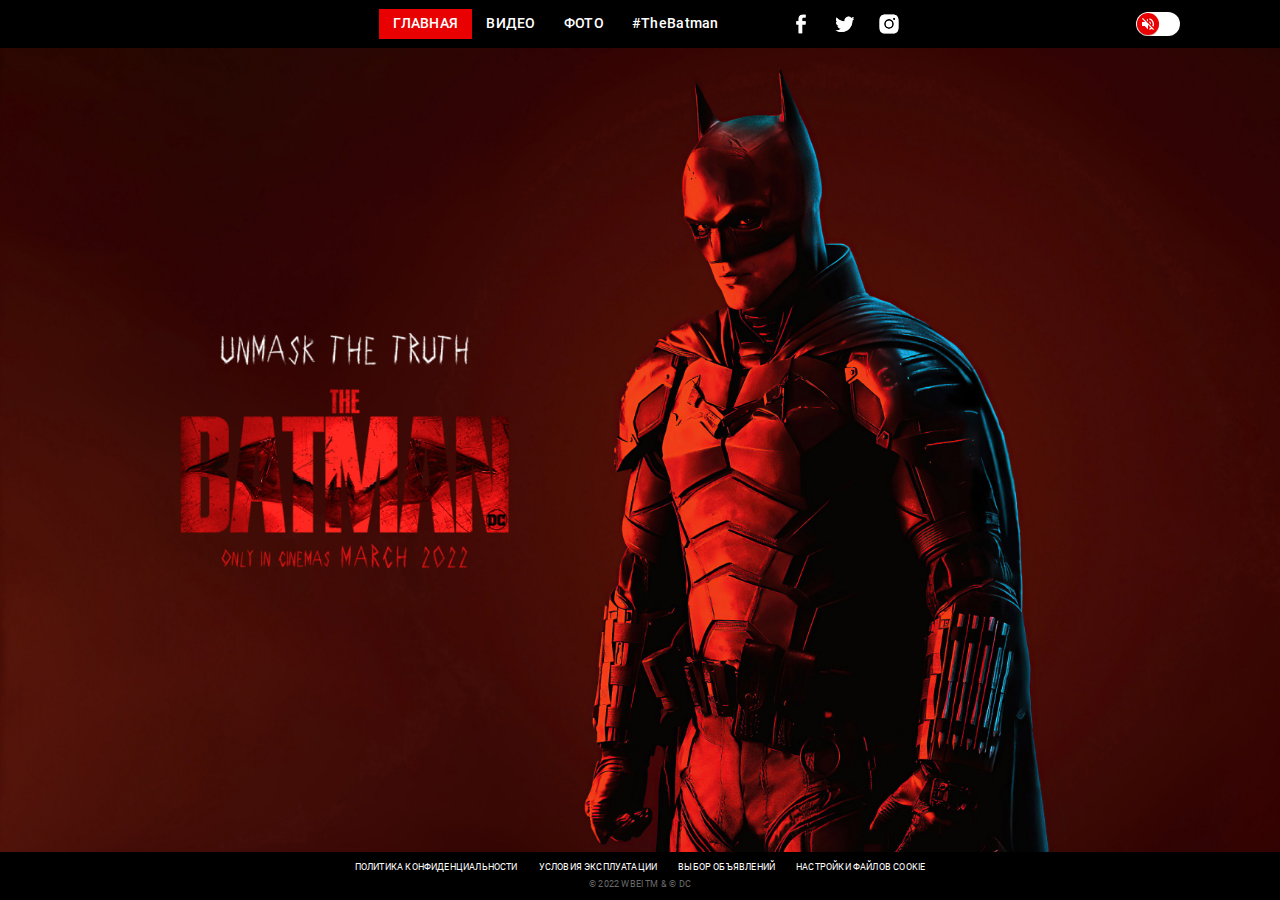
==== index.html @ c2076061 "Add files via upload" ====
<!DOCTYPE html>
<html lang="ru">

<head>
  <meta charset="UTF-8">
  <meta http-equiv="X-UA-Compatible" content="IE=edge">
  <meta name="viewport" content="width=device-width, initial-scale=1.0">
  <!-- Favicons -->
  <link rel="apple-touch-icon" sizes="180x180" href="./assets/favicons/apple-touch-icon.png">
  <link rel="icon" type="image/png" sizes="32x32" href="./assets/favicons/favicon-32x32.png">
  <link rel="icon" type="image/png" sizes="16x16" href="./assets/favicons/favicon-16x16.png">
  <link rel="manifest" href="./assets/favicons/site.webmanifest">
  <link rel="mask-icon" href="./assets/favicons/safari-pinned-tab.svg" color="#5bbad5">
  <link rel="shortcut icon" href="./assets/favicons/favicon.ico">
  <meta name="msapplication-TileColor" content="#da532c">
  <meta name="msapplication-config" content="./assets/favicons/browserconfig.xml">
  <meta name="theme-color" content="#ffffff">
  <!-- --- end of Favicons --- -->
  <link rel="preload" href="./assets/fonts/roboto-v29-latin_cyrillic-regular.woff2" as="font" type="font/woff2"
    crossorigin>
  <link rel="preload" href="./assets/fonts/roboto-v29-latin_cyrillic-500.woff2" as="font" type="font/woff2" crossorigin>
  <link rel="stylesheet" href="./css/style.min.css">
  <title>Batman promo site | Главная</title>
  <script src="./js/main.js" defer></script>
</head>

<body>

<header class="header">
  <button class="burger"></button>

  <nav class="header__navigation navigation">
    <ul class="navigation__list">
  <button class="navigation__close"></button>
  <li class="navigation__item"><a class="navigation__link navigation__link_active">Главная</a></li>
  <li class="navigation__item"><a href="./video.html" class="navigation__link">Видео</a></li>
  <li class="navigation__item"><a href="./photo.html" class="navigation__link">Фото</a></li>
</ul>
    <p class="header__hashtag">#TheBatman</p>

    <ul class="header__social social">
      <li class="social__item">
        <a href="##" class="social__link social__link_fb">
          <svg width="24" height="24" fill="currentColor" xmlns="http://www.w3.org/2000/svg">
            <g clip-path="url(#a)">
              <path
                d="M9.65 21.6v-9.01H7.2V9.348h2.45v-2.77c0-2.178 1.448-4.177 4.784-4.177 1.35 0 2.35.126 2.35.126l-.08 3.029s-1.018-.01-2.13-.01c-1.202 0-1.395.54-1.395 1.434v2.368H16.8l-.157 3.244h-3.464V21.6H9.651Z" />
            </g>
            <defs>
              <clipPath id="a">
                <path transform="translate(7.2 2.4)" d="M0 0h9.6v19.2H0z" />
              </clipPath>
            </defs>
          </svg>
        </a></li>
      <li class="social__item">
        <a href="##" class="social__link social__link_twitter">
          <svg width="24" height="24" fill="currentColor" xmlns="http://www.w3.org/2000/svg">
            <path
              d="M21.301 6.521a7.788 7.788 0 0 1-2.233.612 3.898 3.898 0 0 0 1.71-2.152 7.763 7.763 0 0 1-2.47.944 3.89 3.89 0 0 0-6.626 3.547A11.043 11.043 0 0 1 3.666 5.41 3.89 3.89 0 0 0 4.87 10.6a3.88 3.88 0 0 1-1.761-.487v.05a3.89 3.89 0 0 0 3.12 3.814 3.917 3.917 0 0 1-1.757.066 3.891 3.891 0 0 0 3.633 2.7 7.803 7.803 0 0 1-4.83 1.666c-.31 0-.62-.018-.928-.055a11 11 0 0 0 5.96 1.747c7.154 0 11.065-5.925 11.065-11.064 0-.167-.004-.335-.012-.502a7.906 7.906 0 0 0 1.94-2.012l.001-.003Z" />
          </svg>
        </a></li>
      <li class="social__item">
        <a href="##" class="social__link social__link_instagram">
          <svg width="24" height="24" fill="currentColor" xmlns="http://www.w3.org/2000/svg">
            <path
              d="M12 8.81A3.197 3.197 0 0 0 8.81 12 3.197 3.197 0 0 0 12 15.19 3.197 3.197 0 0 0 15.19 12 3.197 3.197 0 0 0 12 8.81ZM21.568 12c0-1.32.012-2.63-.063-3.949-.074-1.531-.423-2.89-1.543-4.01-1.122-1.123-2.48-1.47-4.011-1.544-1.321-.074-2.63-.062-3.949-.062-1.32 0-2.63-.012-3.948.062-1.532.074-2.891.424-4.011 1.544-1.122 1.122-1.47 2.479-1.544 4.01-.074 1.321-.062 2.63-.062 3.949s-.012 2.63.062 3.949c.075 1.531.424 2.89 1.544 4.01 1.122 1.123 2.48 1.47 4.01 1.544 1.322.074 2.63.062 3.95.062 1.32 0 2.63.012 3.948-.062 1.532-.074 2.89-.424 4.01-1.544 1.123-1.122 1.47-2.479 1.544-4.01.077-1.319.063-2.628.063-3.949ZM12 16.908A4.901 4.901 0 0 1 7.092 12 4.901 4.901 0 0 1 12 7.092 4.901 4.901 0 0 1 16.908 12 4.901 4.901 0 0 1 12 16.908Zm5.11-8.87a1.145 1.145 0 0 1-1.147-1.147c0-.634.512-1.146 1.146-1.146a1.145 1.145 0 0 1 .811 1.957 1.146 1.146 0 0 1-.81.335Z" />
          </svg>
        </a>
      </li>
    </ul>
  </nav>

  <div class="mute">
    <input class="mute__checkbox" type="checkbox" id="mute">
    <label for="mute" class="mute__label">mute</label>
  </div>
</header>

<main class="main main__index">
  <img src="./img/logo.png" width="329" height="235" alt="Логотип к фильму Бэтман" class="logo">
</main>

<footer class="footer">
  <ul class="footer__links">
    <li class="footer__item"><a href="##" class="footer__link">Политика конфиденциальности</a></li>
    <li class="footer__item"><a href="##" class="footer__link">Условия эксплуатации</a></li>
    <li class="footer__item"><a href="##" class="footer__link">Выбор объявлений</a></li>
    <li class="footer__item"><a href="##" class="footer__link">Настройки файлов cookie</a></li>
  </ul>

  <p class="footer__copyright">© 2022 WBEI TM & © DC</p>
</footer>

</body>

</html>
---- css/style.min.css ----
/*! normalize.css v8.0.1 | MIT License | github.com/necolas/normalize.css */

@-webkit-keyframes zoomIn {
  0% {
    -webkit-transform: scale3d(0,0,0);
    transform: scale3d(0,0,0);
  }
}

@keyframes zoomIn {
  0% {
    -webkit-transform: scale3d(0,0,0);
    transform: scale3d(0,0,0);
  }
}

html {
  line-height: 1.15;
  -webkit-text-size-adjust: 100%;
  box-sizing: border-box;
  scroll-behavior: smooth;
}

body {
  margin: 0;
  height: 100vh;
  min-width: 320px;
  font-family: "Roboto v29 Medium";
  font-size: 14px;
  line-height: 117%;
  letter-spacing: .02em;
  color: #fff;
  background-color: #000;
  display: -webkit-box;
  display: -webkit-flex;
  display: -ms-flexbox;
  display: flex;
  -webkit-box-orient: vertical;
  -webkit-box-direction: normal;
  -webkit-flex-direction: column;
  -ms-flex-direction: column;
  flex-direction: column;
  -webkit-box-pack: justify;
  -webkit-justify-content: space-between;
  -ms-flex-pack: justify;
  justify-content: space-between;
}

details,
main {
  display: block;
}

h1 {
  font-size: 2em;
}

hr {
  box-sizing: content-box;
  height: 0;
  overflow: visible;
}

code,
kbd,
pre,
samp {
  font-family: monospace,monospace;
  font-size: 1em;
}

a {
  background-color: transparent;
  color: inherit;
  text-decoration: none;
}

abbr[title] {
  border-bottom: none;
  -webkit-text-decoration: underline dotted;
  text-decoration: underline dotted;
}

b,
strong {
  font-weight: bolder;
}

small {
  font-size: 80%;
}

sub,
sup {
  font-size: 75%;
  line-height: 0;
  position: relative;
  vertical-align: baseline;
}

sub {
  bottom: -.25em;
}

sup {
  top: -.5em;
}

img {
  border-style: none;
  max-width: 100%;
  height: auto;
}

button,
input {
  line-height: 1.15;
  margin: 0;
  overflow: visible;
}

optgroup,
select,
textarea {
  font-family: inherit;
  font-size: 100%;
  line-height: 1.15;
  margin: 0;
}

button,
select {
  text-transform: none;
}

[type=button],
[type=reset],
[type=submit],
button {
  -webkit-appearance: button;
}

[type=button]::-moz-focus-inner,
[type=reset]::-moz-focus-inner,
[type=submit]::-moz-focus-inner,
button::-moz-focus-inner {
  border-style: none;
  padding: 0;
}

[type=button]:-moz-focusring,
[type=reset]:-moz-focusring,
[type=submit]:-moz-focusring,
button:-moz-focusring {
  outline: 1px dotted ButtonText;
}

fieldset {
  padding: .35em .75em .625em;
}

legend {
  color: inherit;
  display: table;
  max-width: 100%;
  white-space: normal;
}

progress {
  vertical-align: baseline;
}

textarea {
  overflow: auto;
}

[type=checkbox],
[type=radio],
legend {
  box-sizing: border-box;
  padding: 0;
}

[type=number]::-webkit-inner-spin-button,
[type=number]::-webkit-outer-spin-button {
  height: auto;
}

[type=search] {
  -webkit-appearance: textfield;
  outline-offset: -2px;
}

[type=search]::-webkit-search-decoration {
  -webkit-appearance: none;
}

::-webkit-file-upload-button {
  -webkit-appearance: button;
  font: inherit;
}

summary {
  display: list-item;
}

[hidden],
template {
  display: none;
}

@font-face {
  font-family: "Roboto v29 Regular";
  src: local("Roboto");
  src: url(../assets/fonts/roboto-v29-latin_cyrillic-regular.woff2) format("woff2"),url(../assets/fonts/roboto-v29-latin_cyrillic-regular.woff) format("woff");
  font-weight: 400;
  font-display: swap;
  font-style: normal;
}

@font-face {
  font-family: "Roboto v29 Medium";
  src: local("Roboto");
  src: url(../assets/fonts/roboto-v29-latin_cyrillic-500.woff2) format("woff2"),url(../assets/fonts/roboto-v29-latin_cyrillic-500.woff) format("woff");
  font-weight: 500;
  font-display: swap;
  font-style: normal;
}

*,
::after,
::before {
  box-sizing: inherit;
}

h1,
h2,
h3,
h4,
h5,
p,
ul {
  margin: 0;
}

.wrapper {
  overflow: hidden;
  display: -webkit-box;
  display: -webkit-flex;
  display: -ms-flexbox;
  display: flex;
  -webkit-box-orient: vertical;
  -webkit-box-direction: normal;
  -webkit-flex-direction: column;
  -ms-flex-direction: column;
  flex-direction: column;
  min-height: 100vh;
}

.container,
[class*=__container] {
  max-width: 1192px;
  margin: 0 auto;
  padding: 0 16px;
}

.hide {
  display: none;
}

ul {
  padding: 0;
  list-style: none;
}

button,
input {
  font: inherit;
  outline: 0;
  border: 0;
}

button {
  padding: 0;
  cursor: pointer;
}

.visually-hidden {
  position: absolute;
  clip: rect(1px 1px 1px 1px);
  clip: rect(1px,1px,1px,1px);
  padding: 0;
  margin: 0;
  border: 0;
  height: 1px;
  overflow: hidden;
  font-size: 1px;
}

.header {
  position: relative;
  padding-top: 9px;
  padding-bottom: 9px;
}

.header__hashtag {
  margin-right: 70px;
}

.burger {
  display: none;
}

.navigation,
.navigation__list {
  display: -webkit-box;
  display: -webkit-flex;
  display: -ms-flexbox;
  display: flex;
}

.navigation {
  -webkit-box-align: center;
  -webkit-align-items: center;
  -ms-flex-align: center;
  align-items: center;
  -webkit-box-pack: center;
  -webkit-justify-content: center;
  -ms-flex-pack: center;
  justify-content: center;
  font-weight: 500;
  font-size: 14px;
  line-height: 1.14;
  letter-spacing: .02em;
}

.navigation__list {
  text-transform: uppercase;
  margin-right: 14px;
}

.navigation__close {
  display: none;
}

.navigation__link {
  padding: 7px 14px;
  display: block;
}

.navigation__link:hover,
.navigation__link_active {
  background-color: #e90000;
}

.social {
  display: -webkit-box;
  display: -webkit-flex;
  display: -ms-flexbox;
  display: flex;
}

.social__item {
  margin-right: 20px;
}

.social__item:last-child {
  margin-right: 0;
}

.social__link {
  display: block;
  width: 24px;
  height: 24px;
}

.social__link_fb {
  background-image: url(../img/facebook.svg);
}

.social__link_twitter {
  background-image: url(../img/twitter.svg);
}

.social__link_instagram {
  background-image: url(../img/instagram.svg);
}

.logo {
  -webkit-animation: zoomIn 1s;
  animation: zoomIn 1s;
}

.mute {
  position: absolute;
  right: 100px;
  top: 50%;
  -webkit-transform: translateY(-50%);
  -ms-transform: translateY(-50%);
  transform: translateY(-50%);
  width: 44px;
  height: 24px;
  overflow: hidden;
  background-color: #fff;
  border-radius: 30px;
}

.mute__checkbox {
  position: relative;
  width: 100%;
  height: 100%;
  padding: 0;
  margin: 0;
  opacity: 0;
  cursor: pointer;
  z-index: 3;
}

.mute__checkbox:checked+.mute__label::before {
  left: -22px;
}

.mute__checkbox:checked+.mute__label::after {
  right: 1px;
}

.mute__label::before {
  left: 1px;
}

.mute__label::after,
.mute__label::before {
  content: "";
  position: absolute;
  top: 1px;
  display: block;
  width: 22px;
  height: 22px;
  background-color: #e90000;
  box-shadow: 0 1px 1px rgba(69,2,2,.3);
  border-radius: 50%;
  -webkit-transition: left .3s ease-in-out,right .3s ease-in-out;
  transition: left .3s ease-in-out,right .3s ease-in-out;
  background-position: center;
  background-repeat: no-repeat;
}

.mute__label::before {
  background-image: url(../img/volume_off.svg);
}

.mute__label::after {
  left: auto;
  right: -22px;
  background-image: url(../img/volume_up.svg);
}

.main {
  -webkit-box-flex: 1;
  -webkit-flex: 1 1 auto;
  -ms-flex: 1 1 auto;
  flex: 1 1 auto;
}

.main__index {
  display: -webkit-box;
  display: -webkit-flex;
  display: -ms-flexbox;
  display: flex;
  -webkit-box-align: center;
  -webkit-align-items: center;
  -ms-flex-align: center;
  align-items: center;
  background-image: url(../img/background.jpg);
  background-position: center top;
  background-size: cover;
  padding-left: 180px;
}

.footer,
.footer__links {
  display: -webkit-box;
  display: -webkit-flex;
  display: -ms-flexbox;
  display: flex;
  -webkit-box-align: center;
  -webkit-align-items: center;
  -ms-flex-align: center;
  align-items: center;
}

.footer {
  -webkit-box-orient: vertical;
  -webkit-box-direction: normal;
  -webkit-flex-direction: column;
  -ms-flex-direction: column;
  flex-direction: column;
  padding: 10px 20px;
  font-family: "Roboto v29 Regular";
  font-size: 9px;
  line-height: 1.22;
  letter-spacing: .02em;
  text-transform: uppercase;
  color: #fff;
}

.footer__links {
  gap: 21px;
  margin-bottom: 6px;
}

.footer__copyright {
  color: #6a6a6a;
}

@media (max-width:1024px) {
  .mute {
    right: 20px;
  }

  .main__index {
    padding-left: 60px;
  }
}

@media (max-width:768px) {
  .header__hashtag {
    margin-right: 0;
    margin-bottom: 40px;
  }

  .header {
    display: -webkit-box;
    display: -webkit-flex;
    display: -ms-flexbox;
    display: flex;
    -webkit-box-align: center;
    -webkit-align-items: center;
    -ms-flex-align: center;
    align-items: center;
    padding-left: 20px;
    padding-right: 20px;
  }

  .burger {
    display: block;
    width: 20px;
    height: 12px;
    background-color: transparent;
    background-image: url(../img/burger-button.svg);
  }

  .navigation__list {
    -webkit-box-orient: vertical;
    -webkit-box-direction: normal;
    -webkit-flex-direction: column;
    -ms-flex-direction: column;
    flex-direction: column;
    margin-right: 0;
    gap: 6px;
    margin-bottom: 6px;
  }

  .navigation__close {
    position: absolute;
    display: block;
    top: 20px;
    left: 20px;
    background-color: transparent;
    background-image: url(../img/close-button.svg);
    width: 16px;
    height: 16px;
  }

  .navigation__link_active {
    -webkit-transform: translateX(0);
    -ms-transform: translateX(0);
    transform: translateX(0);
  }

  .navigation__link {
    padding-top: 12px;
    padding-bottom: 12px;
  }

  .navigation {
    position: fixed;
    top: 0;
    left: 0;
    bottom: 0;
    width: 240px;
    -webkit-transform: translateX(-240px);
    -ms-transform: translateX(-240px);
    transform: translateX(-240px);
    background-color: #260707;
    -webkit-box-orient: vertical;
    -webkit-box-direction: normal;
    -webkit-flex-direction: column;
    -ms-flex-direction: column;
    flex-direction: column;
    -webkit-box-pack: start;
    -webkit-justify-content: flex-start;
    -ms-flex-pack: start;
    justify-content: flex-start;
    padding-top: 90px;
    text-align: center;
    -webkit-box-align: stretch;
    -webkit-align-items: stretch;
    -ms-flex-align: stretch;
    align-items: stretch;
    -webkit-transition: -webkit-transform .3s ease-in-out;
    transition: transform .3s ease-in-out;
    transition: transform .3s ease-in-out,-webkit-transform .3s ease-in-out;
  }

  .social {
    -webkit-box-pack: center;
    -webkit-justify-content: center;
    -ms-flex-pack: center;
    justify-content: center;
  }

  .logo {
    width: 230px;
  }

  .main__index {
    padding-left: 30px;
  }

  .footer {
    text-align: center;
  }
}

@media (max-width:580px) {
  .logo {
    width: 125px;
  }

  .main__index {
    -webkit-box-align: end;
    -webkit-align-items: flex-end;
    -ms-flex-align: end;
    align-items: flex-end;
    -webkit-box-pack: center;
    -webkit-justify-content: center;
    -ms-flex-pack: center;
    justify-content: center;
    padding-left: 0;
    padding-bottom: 64px;
    background-image: -webkit-linear-gradient(89.89deg,rgba(0,0,0,.76) 32.14%,rgba(255,0,0,0) 72.56%),url(../img/background-mobile.jpg);
    background-image: linear-gradient(.11deg,rgba(0,0,0,.76) 32.14%,rgba(255,0,0,0) 72.56%),url(../img/background-mobile.jpg);
  }

  .footer {
    font-size: 6px;
    line-height: 1.17;
  }
}
/*# sourceMappingURL=[data-uri] */
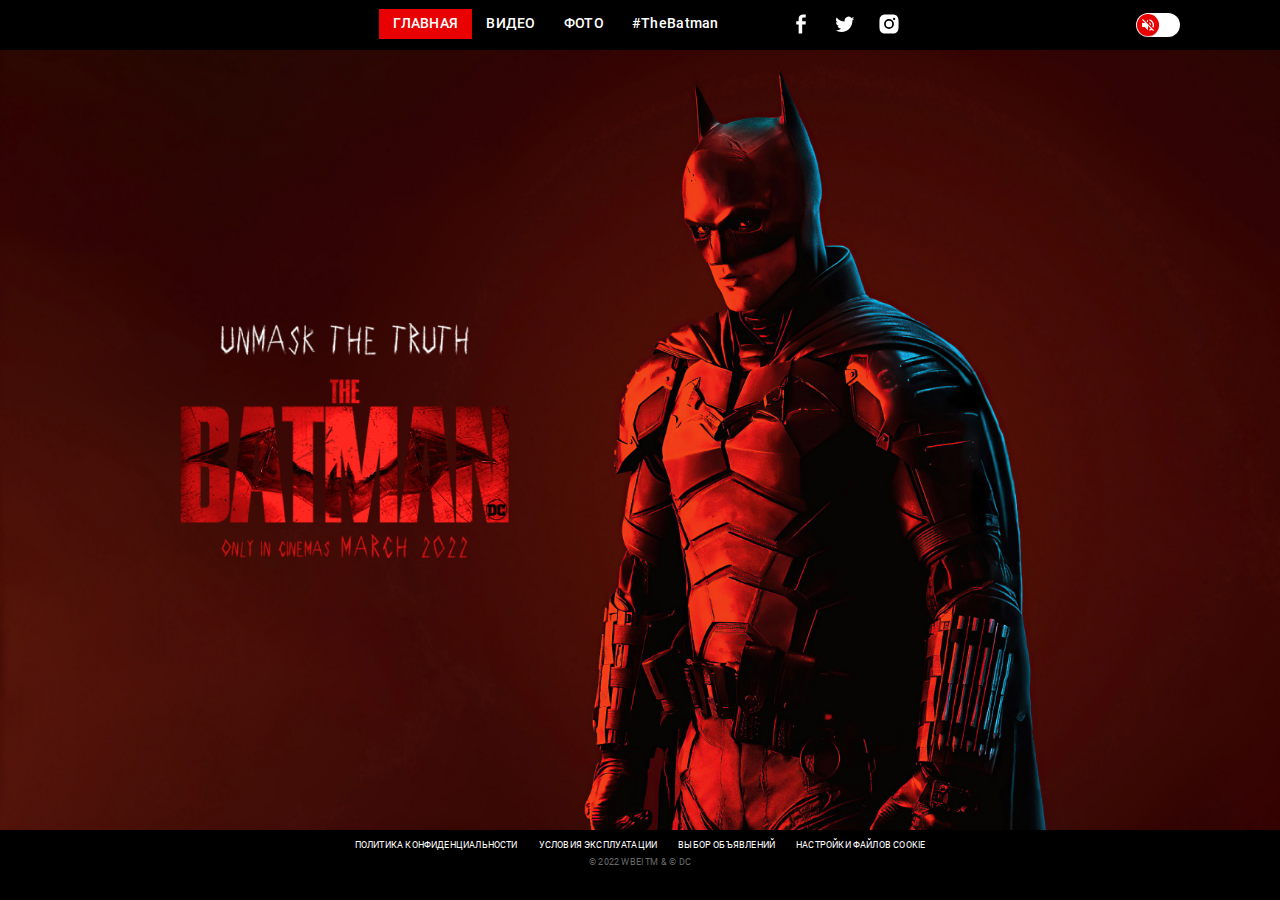
==== commit 6ffa2c7e: "Add files via upload" ====
--- a/index.html
+++ b/index.html
@@ -19,8 +19,10 @@
   <link rel="preload" href="./assets/fonts/roboto-v29-latin_cyrillic-regular.woff2" as="font" type="font/woff2"
     crossorigin>
   <link rel="preload" href="./assets/fonts/roboto-v29-latin_cyrillic-500.woff2" as="font" type="font/woff2" crossorigin>
-  <link rel="stylesheet" href="./css/style.min.css">
+  
+  <link rel="stylesheet" href="./css/style.css">
   <title>Batman promo site | Главная</title>
+  
   <script src="./js/main.js" defer></script>
 </head>
 
@@ -42,15 +44,8 @@
       <li class="social__item">
         <a href="##" class="social__link social__link_fb">
           <svg width="24" height="24" fill="currentColor" xmlns="http://www.w3.org/2000/svg">
-            <g clip-path="url(#a)">
-              <path
-                d="M9.65 21.6v-9.01H7.2V9.348h2.45v-2.77c0-2.178 1.448-4.177 4.784-4.177 1.35 0 2.35.126 2.35.126l-.08 3.029s-1.018-.01-2.13-.01c-1.202 0-1.395.54-1.395 1.434v2.368H16.8l-.157 3.244h-3.464V21.6H9.651Z" />
-            </g>
-            <defs>
-              <clipPath id="a">
-                <path transform="translate(7.2 2.4)" d="M0 0h9.6v19.2H0z" />
-              </clipPath>
-            </defs>
+            <path
+              d="M9.65 21.6v-9.01H7.2V9.348h2.45v-2.77c0-2.178 1.448-4.177 4.784-4.177 1.35 0 2.35.126 2.35.126l-.08 3.029s-1.018-.01-2.13-.01c-1.202 0-1.395.54-1.395 1.434v2.368H16.8l-.157 3.244h-3.464V21.6H9.651Z" />
           </svg>
         </a></li>
       <li class="social__item">
--- a/css/style.css
+++ b/css/style.css
@@ -0,0 +1,723 @@
+/*! normalize.css v8.0.1 | MIT License | github.com/necolas/normalize.css */
+
+@-webkit-keyframes zoomIn {
+  0% {
+    -webkit-transform: scale3d(0,0,0);
+    transform: scale3d(0,0,0);
+  }
+}
+
+@keyframes zoomIn {
+  0% {
+    -webkit-transform: scale3d(0,0,0);
+    transform: scale3d(0,0,0);
+  }
+}
+
+html {
+  line-height: 1.15;
+  -webkit-text-size-adjust: 100%;
+  box-sizing: border-box;
+  scroll-behavior: smooth;
+}
+
+body {
+  margin: 0;
+  height: 100vh;
+  min-width: 320px;
+  font-family: "Roboto v29 Medium";
+  font-size: 14px;
+  line-height: 117%;
+  letter-spacing: .02em;
+  color: #fff;
+  background-color: #000;
+  display: -webkit-box;
+  display: -webkit-flex;
+  display: -ms-flexbox;
+  display: flex;
+  -webkit-box-orient: vertical;
+  -webkit-box-direction: normal;
+  -webkit-flex-direction: column;
+  -ms-flex-direction: column;
+  flex-direction: column;
+  -webkit-box-pack: justify;
+  -webkit-justify-content: space-between;
+  -ms-flex-pack: justify;
+  justify-content: space-between;
+}
+
+details,
+main {
+  display: block;
+}
+
+h1 {
+  font-size: 2em;
+}
+
+hr {
+  box-sizing: content-box;
+  height: 0;
+  overflow: visible;
+}
+
+code,
+kbd,
+pre,
+samp {
+  font-family: monospace,monospace;
+  font-size: 1em;
+}
+
+a {
+  background-color: transparent;
+  color: inherit;
+  text-decoration: none;
+}
+
+abbr[title] {
+  border-bottom: none;
+  -webkit-text-decoration: underline dotted;
+  text-decoration: underline dotted;
+}
+
+b,
+strong {
+  font-weight: bolder;
+}
+
+small {
+  font-size: 80%;
+}
+
+sub,
+sup {
+  font-size: 75%;
+  line-height: 0;
+  position: relative;
+  vertical-align: baseline;
+}
+
+sub {
+  bottom: -.25em;
+}
+
+sup {
+  top: -.5em;
+}
+
+img {
+  border-style: none;
+  max-width: 100%;
+  height: auto;
+}
+
+button,
+input {
+  line-height: 1.15;
+  margin: 0;
+  overflow: visible;
+}
+
+optgroup,
+select,
+textarea {
+  font-family: inherit;
+  font-size: 100%;
+  line-height: 1.15;
+  margin: 0;
+}
+
+button,
+select {
+  text-transform: none;
+}
+
+[type=button],
+[type=reset],
+[type=submit],
+button {
+  -webkit-appearance: button;
+}
+
+[type=button]::-moz-focus-inner,
+[type=reset]::-moz-focus-inner,
+[type=submit]::-moz-focus-inner,
+button::-moz-focus-inner {
+  border-style: none;
+  padding: 0;
+}
+
+[type=button]:-moz-focusring,
+[type=reset]:-moz-focusring,
+[type=submit]:-moz-focusring,
+button:-moz-focusring {
+  outline: 1px dotted ButtonText;
+}
+
+fieldset {
+  padding: .35em .75em .625em;
+}
+
+legend {
+  color: inherit;
+  display: table;
+  max-width: 100%;
+  white-space: normal;
+}
+
+progress {
+  vertical-align: baseline;
+}
+
+textarea {
+  overflow: auto;
+}
+
+[type=checkbox],
+[type=radio],
+legend {
+  box-sizing: border-box;
+  padding: 0;
+}
+
+[type=number]::-webkit-inner-spin-button,
+[type=number]::-webkit-outer-spin-button {
+  height: auto;
+}
+
+[type=search] {
+  -webkit-appearance: textfield;
+  outline-offset: -2px;
+}
+
+[type=search]::-webkit-search-decoration {
+  -webkit-appearance: none;
+}
+
+::-webkit-file-upload-button {
+  -webkit-appearance: button;
+  font: inherit;
+}
+
+summary {
+  display: list-item;
+}
+
+[hidden],
+template {
+  display: none;
+}
+
+@font-face {
+  font-family: "Roboto v29 Regular";
+  src: local("Roboto");
+  src: url(../assets/fonts/roboto-v29-latin_cyrillic-regular.woff2) format("woff2"),url(../assets/fonts/roboto-v29-latin_cyrillic-regular.woff) format("woff");
+  font-weight: 400;
+  font-display: swap;
+  font-style: normal;
+}
+
+@font-face {
+  font-family: "Roboto v29 Medium";
+  src: local("Roboto");
+  src: url(../assets/fonts/roboto-v29-latin_cyrillic-500.woff2) format("woff2"),url(../assets/fonts/roboto-v29-latin_cyrillic-500.woff) format("woff");
+  font-weight: 500;
+  font-display: swap;
+  font-style: normal;
+}
+
+*,
+::after,
+::before {
+  box-sizing: inherit;
+}
+
+h1,
+h2,
+h3,
+h4,
+h5,
+p,
+ul {
+  margin: 0;
+}
+
+ul {
+  padding: 0;
+  list-style: none;
+}
+
+button,
+input {
+  font: inherit;
+  outline: 0;
+  border: 0;
+}
+
+button {
+  padding: 0;
+  cursor: pointer;
+}
+
+.header {
+  position: relative;
+  padding-top: 9px;
+  padding-bottom: 9px;
+  height: 50px;
+}
+
+.header__hashtag {
+  margin-right: 70px;
+}
+
+.burger {
+  display: none;
+}
+
+.navigation,
+.navigation__list {
+  display: -webkit-box;
+  display: -webkit-flex;
+  display: -ms-flexbox;
+  display: flex;
+}
+
+.navigation {
+  -webkit-box-align: center;
+  -webkit-align-items: center;
+  -ms-flex-align: center;
+  align-items: center;
+  -webkit-box-pack: center;
+  -webkit-justify-content: center;
+  -ms-flex-pack: center;
+  justify-content: center;
+  font-weight: 500;
+  font-size: 14px;
+  line-height: 1.14;
+  letter-spacing: .02em;
+}
+
+.navigation__list {
+  text-transform: uppercase;
+  margin-right: 14px;
+}
+
+.navigation__close {
+  display: none;
+}
+
+.navigation__link {
+  padding: 7px 14px;
+  display: block;
+}
+
+.navigation__link:hover,
+.navigation__link_active {
+  background-color: #e90000;
+}
+
+.navigation__link:focus {
+  background-color: #e90000;
+  outline: 0;
+}
+
+.social {
+  display: -webkit-box;
+  display: -webkit-flex;
+  display: -ms-flexbox;
+  display: flex;
+}
+
+.social__item {
+  margin-right: 20px;
+}
+
+.social__item:last-child {
+  margin-right: 0;
+}
+
+.social__link {
+  display: block;
+  width: 24px;
+  height: 24px;
+  -webkit-transition: color .3s ease-in-out;
+  transition: color .3s ease-in-out;
+  color: #fff;
+}
+
+.social__link_fb:hover {
+  color: #166fe5;
+}
+
+.social__link_fb:focus {
+  color: #166fe5;
+  outline: 0;
+}
+
+.social__link_twitter:hover {
+  color: #3516e5;
+}
+
+.social__link_twitter:focus {
+  color: #3516e5;
+  outline: 0;
+}
+
+.social__link_instagram:hover {
+  color: #db0ad1;
+}
+
+.social__link_instagram:focus {
+  color: #db0ad1;
+  outline: 0;
+}
+
+.logo {
+  -webkit-animation: zoomIn 1s;
+  animation: zoomIn 1s;
+}
+
+.mute {
+  position: absolute;
+  right: 100px;
+  top: 50%;
+  -webkit-transform: translateY(-50%);
+  -ms-transform: translateY(-50%);
+  transform: translateY(-50%);
+  width: 44px;
+  height: 24px;
+  overflow: hidden;
+  background-color: #fff;
+  border-radius: 30px;
+}
+
+.mute__checkbox {
+  position: relative;
+  width: 100%;
+  height: 100%;
+  padding: 0;
+  margin: 0;
+  opacity: 0;
+  cursor: pointer;
+  z-index: 3;
+}
+
+.mute__checkbox:checked+.mute__label::before {
+  left: -22px;
+}
+
+.mute__checkbox:checked+.mute__label::after {
+  right: 1px;
+}
+
+.mute__label::before {
+  left: 1px;
+}
+
+.mute__label::after,
+.mute__label::before {
+  content: "";
+  position: absolute;
+  top: 1px;
+  display: block;
+  width: 22px;
+  height: 22px;
+  background-color: #e90000;
+  box-shadow: 0 1px 1px rgba(69,2,2,.3);
+  border-radius: 50%;
+  -webkit-transition: left .3s ease-in-out,right .3s ease-in-out;
+  transition: left .3s ease-in-out,right .3s ease-in-out;
+  background-position: center;
+  background-repeat: no-repeat;
+}
+
+.mute__label::before {
+  background-image: url(../img/volume_off.svg);
+}
+
+.mute__label::after {
+  left: auto;
+  right: -22px;
+  background-image: url(../img/volume_up.svg);
+}
+
+.main {
+  -webkit-box-flex: 1;
+  -webkit-flex: 1 1 auto;
+  -ms-flex: 1 1 auto;
+  flex: 1 1 auto;
+  position: relative;
+}
+
+.main__index {
+  display: -webkit-box;
+  display: -webkit-flex;
+  display: -ms-flexbox;
+  display: flex;
+  -webkit-box-align: center;
+  -webkit-align-items: center;
+  -ms-flex-align: center;
+  align-items: center;
+  background-image: url(../img/background.jpg);
+  background-position: center top;
+  background-size: cover;
+  padding-left: 180px;
+}
+
+.footer,
+.footer__links {
+  display: -webkit-box;
+  display: -webkit-flex;
+  display: -ms-flexbox;
+  display: flex;
+  -webkit-box-align: center;
+  -webkit-align-items: center;
+  -ms-flex-align: center;
+  align-items: center;
+}
+
+.footer {
+  position: relative;
+  z-index: 500;
+  height: 70px;
+  -webkit-box-orient: vertical;
+  -webkit-box-direction: normal;
+  -webkit-flex-direction: column;
+  -ms-flex-direction: column;
+  flex-direction: column;
+  padding: 10px 20px;
+  font-family: "Roboto v29 Regular";
+  font-size: 9px;
+  line-height: 1.22;
+  letter-spacing: .02em;
+  text-transform: uppercase;
+  color: #fff;
+}
+
+.footer__links {
+  gap: 21px;
+  margin-bottom: 6px;
+}
+
+.footer__copyright {
+  color: #6a6a6a;
+}
+
+.main_slider {
+  height: calc(100% - 70px - 50px);
+}
+
+.slider-main {
+  height: 100%;
+}
+
+.slider-main__item {
+  display: -webkit-box;
+  display: -webkit-flex;
+  display: -ms-flexbox;
+  display: flex;
+  -webkit-box-align: center;
+  -webkit-align-items: center;
+  -ms-flex-align: center;
+  align-items: center;
+  -webkit-box-pack: center;
+  -webkit-justify-content: center;
+  -ms-flex-pack: center;
+  justify-content: center;
+}
+
+.slider-main__video {
+  width: 100%;
+  height: 100%;
+  -o-object-fit: cover;
+  object-fit: cover;
+}
+
+.pagination {
+  z-index: 400;
+  position: absolute;
+  bottom: 0;
+  left: 0;
+  right: 0;
+  background-color: #000;
+  min-height: 144px;
+  padding: 12px 20px 15px;
+}
+
+.pagination__arrow {
+  display: block;
+  margin: 0 auto 20px;
+  width: 0;
+  height: 0;
+  border-left: 7px solid transparent;
+  border-right: 7px solid transparent;
+  border-bottom: 6px solid transparent;
+  border-top: 6px solid #fff;
+  background-color: transparent;
+  -webkit-transition: border-color .3s ease-in-out;
+  transition: border-color .3s ease-in-out;
+}
+
+.pagination__arrow:hover {
+  border-top-color: #e90000;
+}
+
+.slider-thumbs {
+  max-width: 820px;
+}
+
+@media (max-width:1024px) {
+  .mute {
+    right: 20px;
+  }
+
+  .main__index {
+    padding-left: 60px;
+  }
+}
+
+@media (max-width:768px) {
+  .header__hashtag {
+    margin-right: 0;
+    margin-bottom: 40px;
+  }
+
+  .header {
+    display: -webkit-box;
+    display: -webkit-flex;
+    display: -ms-flexbox;
+    display: flex;
+    -webkit-box-align: center;
+    -webkit-align-items: center;
+    -ms-flex-align: center;
+    align-items: center;
+    padding: 13px 20px;
+  }
+
+  .burger {
+    display: block;
+    width: 20px;
+    height: 12px;
+    background-color: transparent;
+    background-image: url(../img/burger-button.svg);
+  }
+
+  .navigation__list {
+    -webkit-box-orient: vertical;
+    -webkit-box-direction: normal;
+    -webkit-flex-direction: column;
+    -ms-flex-direction: column;
+    flex-direction: column;
+    margin-right: 0;
+    gap: 6px;
+    margin-bottom: 6px;
+  }
+
+  .navigation__close {
+    position: absolute;
+    display: block;
+    top: 20px;
+    left: 20px;
+    background-color: transparent;
+    background-image: url(../img/close-button.svg);
+    width: 16px;
+    height: 16px;
+  }
+
+  .navigation__link_active {
+    -webkit-transform: translateX(0);
+    -ms-transform: translateX(0);
+    transform: translateX(0);
+  }
+
+  .navigation__link {
+    padding-top: 12px;
+    padding-bottom: 12px;
+  }
+
+  .navigation {
+    position: fixed;
+    top: 0;
+    left: 0;
+    bottom: 0;
+    width: 240px;
+    -webkit-transform: translateX(-240px);
+    -ms-transform: translateX(-240px);
+    transform: translateX(-240px);
+    background-color: #260707;
+    -webkit-box-orient: vertical;
+    -webkit-box-direction: normal;
+    -webkit-flex-direction: column;
+    -ms-flex-direction: column;
+    flex-direction: column;
+    -webkit-box-pack: start;
+    -webkit-justify-content: flex-start;
+    -ms-flex-pack: start;
+    justify-content: flex-start;
+    padding-top: 90px;
+    text-align: center;
+    -webkit-box-align: stretch;
+    -webkit-align-items: stretch;
+    -ms-flex-align: stretch;
+    align-items: stretch;
+    -webkit-transition: -webkit-transform .3s ease-in-out;
+    transition: transform .3s ease-in-out;
+    transition: transform .3s ease-in-out,-webkit-transform .3s ease-in-out;
+  }
+
+  .social {
+    -webkit-box-pack: center;
+    -webkit-justify-content: center;
+    -ms-flex-pack: center;
+    justify-content: center;
+  }
+
+  .logo {
+    width: 230px;
+  }
+
+  .main__index {
+    padding-left: 30px;
+  }
+
+  .footer {
+    text-align: center;
+  }
+}
+
+@media (max-width:580px) {
+  .logo {
+    width: 125px;
+  }
+
+  .main__index {
+    -webkit-box-align: end;
+    -webkit-align-items: flex-end;
+    -ms-flex-align: end;
+    align-items: flex-end;
+    -webkit-box-pack: center;
+    -webkit-justify-content: center;
+    -ms-flex-pack: center;
+    justify-content: center;
+    padding-left: 0;
+    padding-bottom: 64px;
+    background-image: -webkit-linear-gradient(89.89deg,rgba(0,0,0,.76) 32.14%,rgba(255,0,0,0) 72.56%),url(../img/background-mobile.jpg);
+    background-image: linear-gradient(.11deg,rgba(0,0,0,.76) 32.14%,rgba(255,0,0,0) 72.56%),url(../img/background-mobile.jpg);
+  }
+
+  .footer {
+    height: 50px;
+    font-size: 6px;
+    line-height: 1.17;
+  }
+
+  .pagination__arrow {
+    margin-bottom: 6px;
+  }
+
+  .pagination {
+    min-height: 80px;
+  }
+}
+/*# sourceMappingURL=[data-uri] */
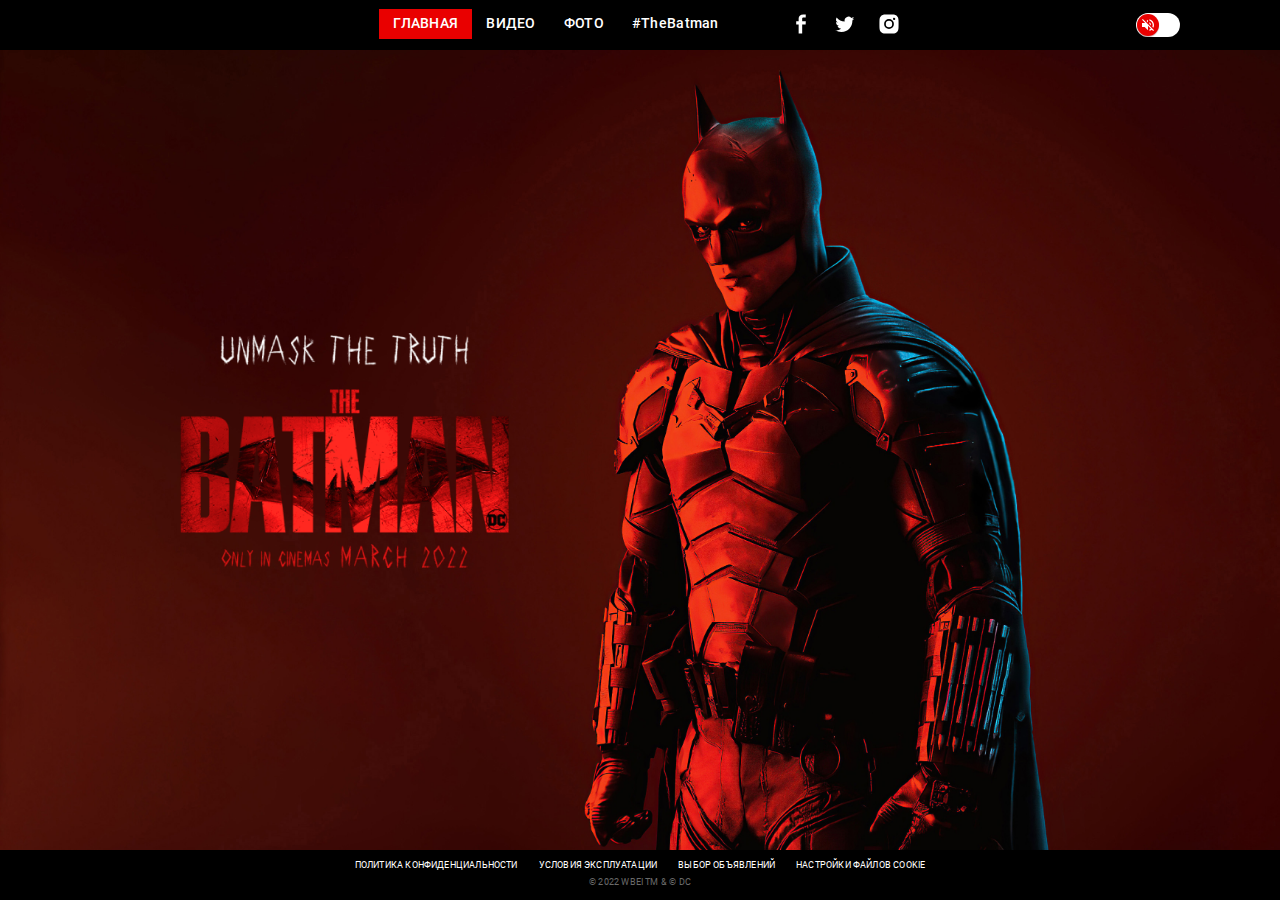
==== commit 18712f64: "Add files via upload" ====
--- a/index.html
+++ b/index.html
@@ -68,7 +68,7 @@
 
   <div class="mute">
     <input class="mute__checkbox" type="checkbox" id="mute">
-    <label for="mute" class="mute__label">mute</label>
+    <label for="mute" class="mute__label"></label>
   </div>
 </header>
 
--- a/css/style.css
+++ b/css/style.css
@@ -296,6 +296,7 @@
   font-size: 14px;
   line-height: 1.14;
   letter-spacing: .02em;
+  z-index: 555;
 }
 
 .navigation__list {
@@ -480,7 +481,7 @@
 .footer {
   position: relative;
   z-index: 500;
-  height: 70px;
+  height: 50px;
   -webkit-box-orient: vertical;
   -webkit-box-direction: normal;
   -webkit-flex-direction: column;
@@ -505,7 +506,9 @@
 }
 
 .main_slider {
-  height: calc(100% - 70px - 50px);
+  height: calc(100% - 50px - 50px);
+  overflow: hidden;
+  padding-bottom: 10px;
 }
 
 .slider-main {
@@ -534,6 +537,11 @@
   object-fit: cover;
 }
 
+.slider-main__img {
+  -o-object-fit: contain;
+  object-fit: contain;
+}
+
 .pagination {
   z-index: 400;
   position: absolute;
@@ -543,6 +551,12 @@
   background-color: #000;
   min-height: 144px;
   padding: 12px 20px 15px;
+  -webkit-transform: translateY(calc(100% - 25px));
+  -ms-transform: translateY(calc(100% - 25px));
+  transform: translateY(calc(100% - 25px));
+  -webkit-transition: -webkit-transform .5s ease-in-out;
+  transition: transform .5s ease-in-out;
+  transition: transform .5s ease-in-out,-webkit-transform .5s ease-in-out;
 }
 
 .pagination__arrow {
@@ -552,19 +566,41 @@
   height: 0;
   border-left: 7px solid transparent;
   border-right: 7px solid transparent;
-  border-bottom: 6px solid transparent;
-  border-top: 6px solid #fff;
+  border-top: 6px solid transparent;
+  border-bottom: 6px solid #fff;
   background-color: transparent;
   -webkit-transition: border-color .3s ease-in-out;
   transition: border-color .3s ease-in-out;
 }
 
 .pagination__arrow:hover {
+  border-bottom-color: #e90000;
+}
+
+.pagination_active {
+  -webkit-transform: translateY(0);
+  -ms-transform: translateY(0);
+  transform: translateY(0);
+}
+
+.pagination_active .pagination__arrow {
+  border-bottom: 6px solid transparent;
+  border-top: 6px solid #fff;
+}
+
+.pagination_active .pagination__arrow:hover {
+  border-bottom-color: transparent;
   border-top-color: #e90000;
 }
 
 .slider-thumbs {
   max-width: 820px;
+}
+
+.slider-thumbs__img {
+  max-height: 100px;
+  -o-object-fit: cover;
+  object-fit: cover;
 }
 
 @media (max-width:1024px) {
@@ -623,12 +659,6 @@
     background-image: url(../img/close-button.svg);
     width: 16px;
     height: 16px;
-  }
-
-  .navigation__link_active {
-    -webkit-transform: translateX(0);
-    -ms-transform: translateX(0);
-    transform: translateX(0);
   }
 
   .navigation__link {
@@ -666,6 +696,12 @@
     transition: transform .3s ease-in-out,-webkit-transform .3s ease-in-out;
   }
 
+  .navigation_active {
+    -webkit-transform: translateX(0);
+    -ms-transform: translateX(0);
+    transform: translateX(0);
+  }
+
   .social {
     -webkit-box-pack: center;
     -webkit-justify-content: center;
@@ -720,4 +756,4 @@
     min-height: 80px;
   }
 }
-/*# sourceMappingURL=[data-uri] */
+/*# sourceMappingURL=[data-uri] */
